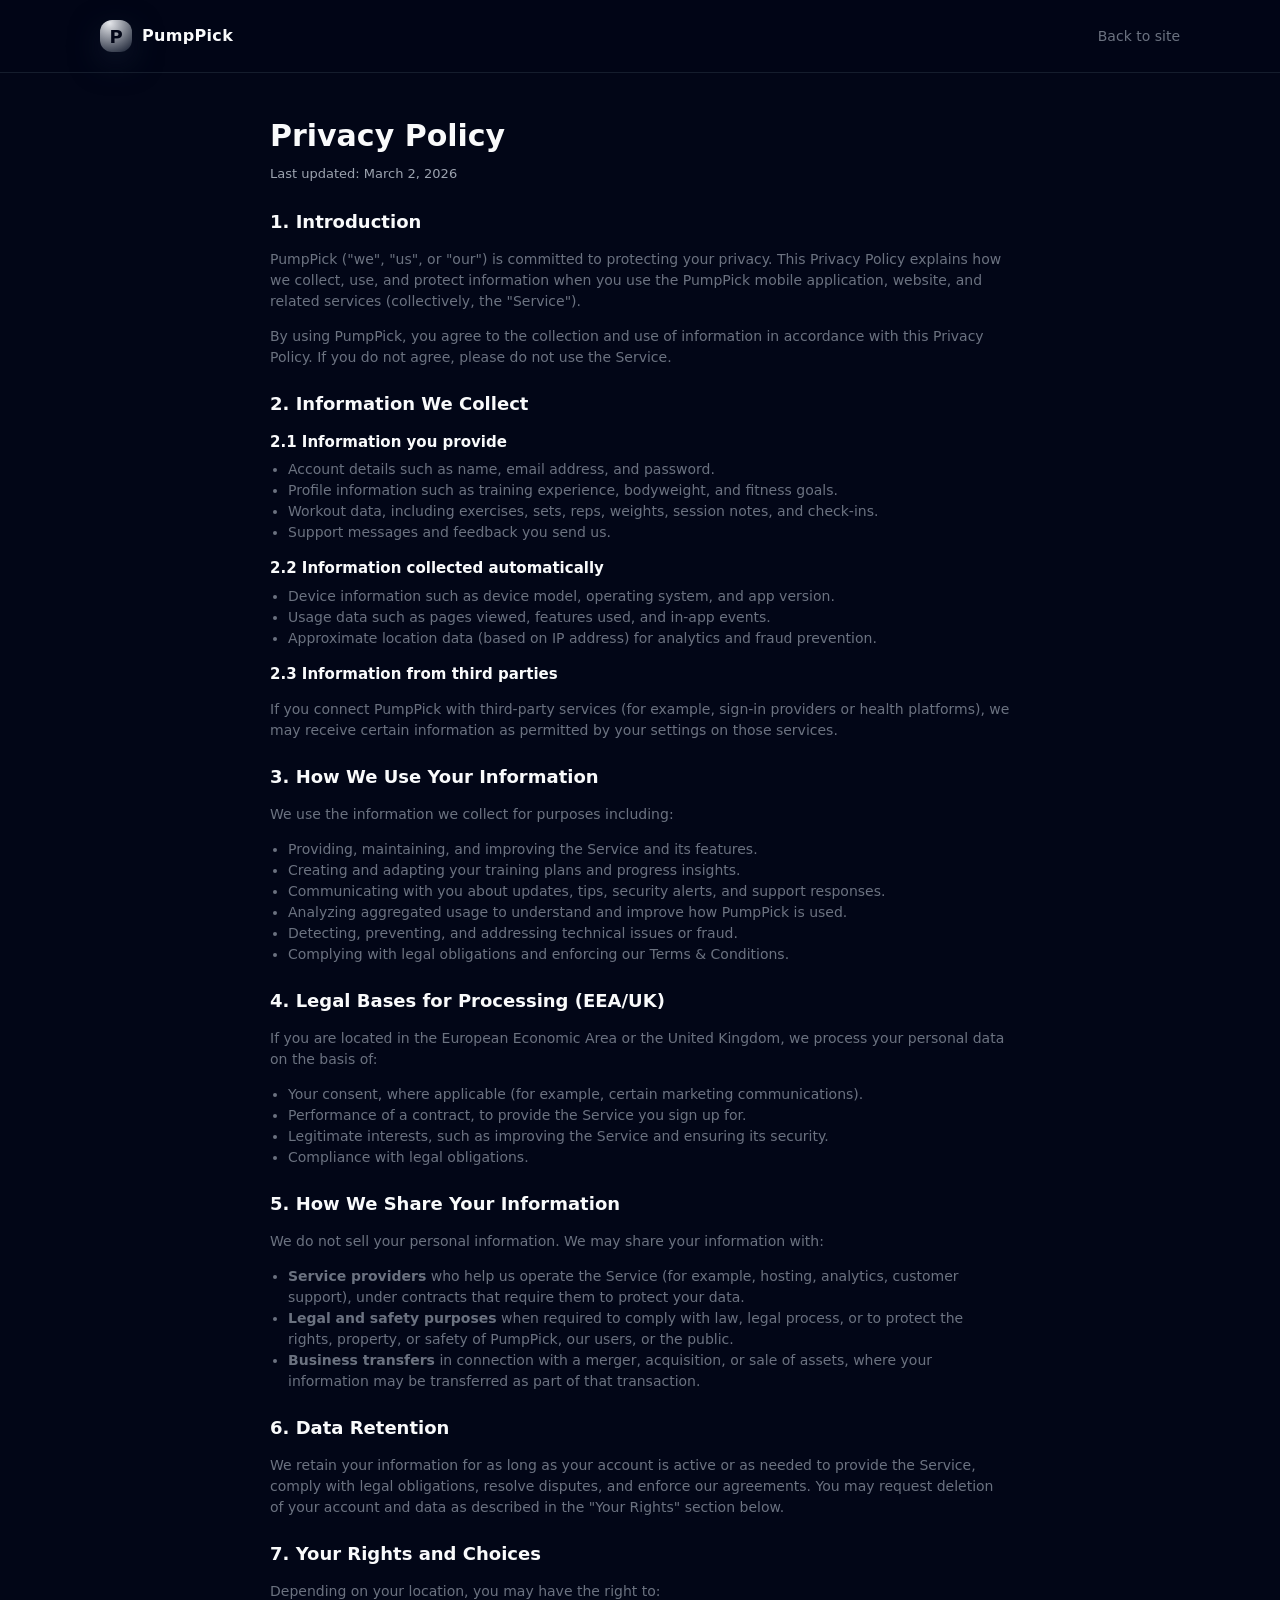
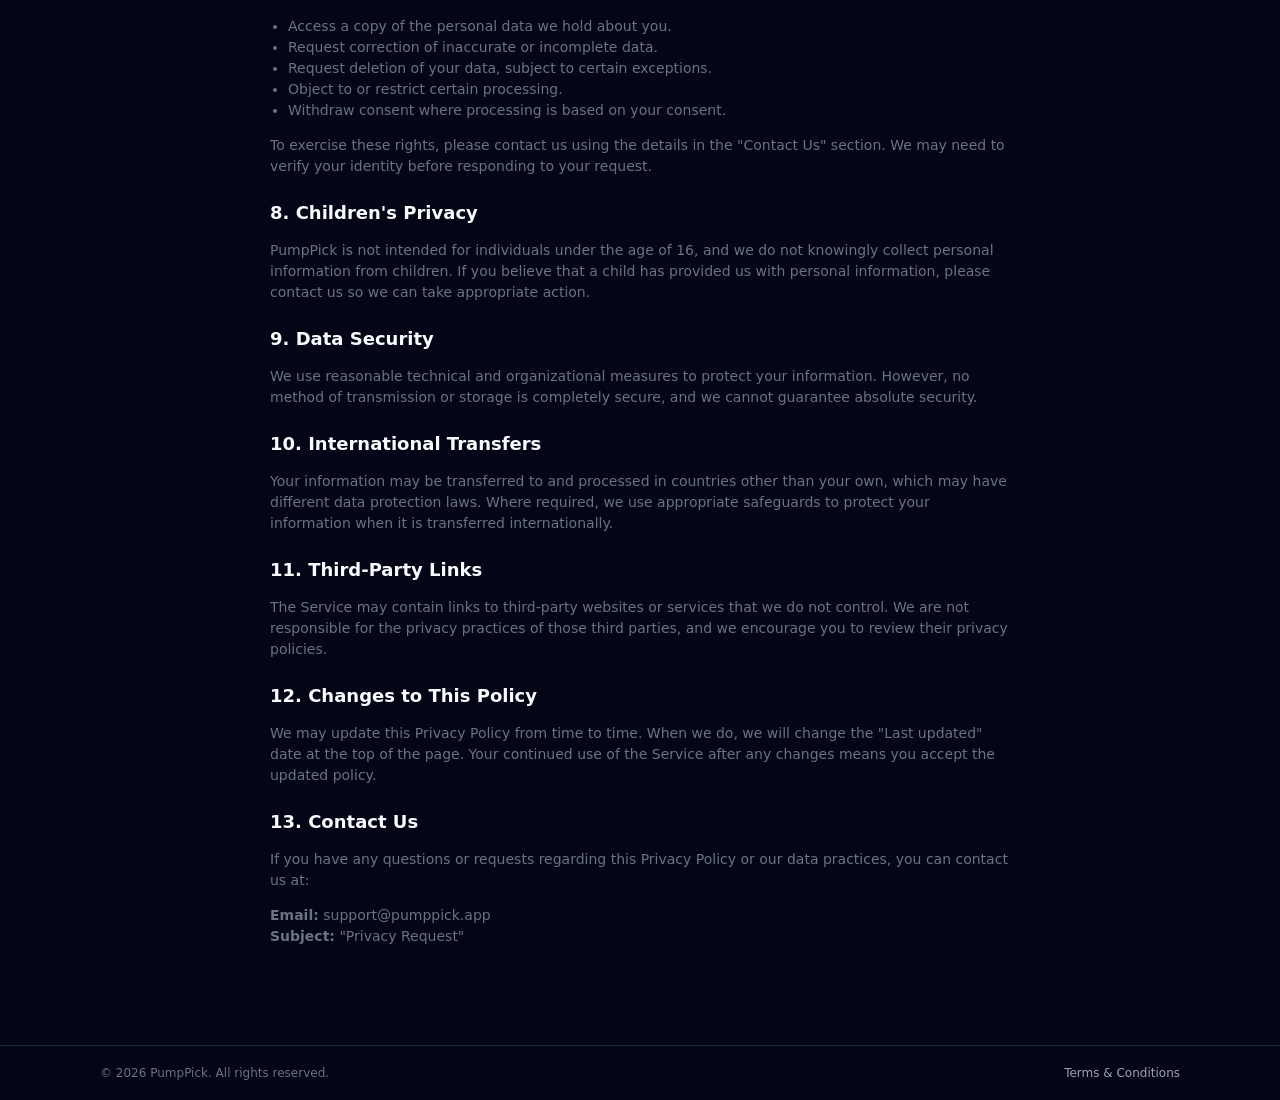
==== privacy.html @ 7dde59ba "Initial PumpPick landing site Made-with: Cursor" ====
<!DOCTYPE html>
<html lang="en">
<head>
  <meta charset="UTF-8" />
  <title>PumpPick – Privacy Policy</title>
  <meta name="viewport" content="width=device-width, initial-scale=1" />
  <link rel="stylesheet" href="styles.css" />
</head>
<body class="page page--light">
  <header class="header header--simple">
    <div class="container header__inner">
      <a href="index.html" class="logo">
        <div class="logo__icon">P</div>
        <span class="logo__text">PumpPick</span>
      </a>
      <a href="index.html" class="nav__link nav__link--muted">Back to site</a>
    </div>
  </header>

  <main class="legal">
    <div class="container legal__inner">
      <h1 class="legal__title">Privacy Policy</h1>
      <p class="legal__updated">Last updated: <span>March 2, 2026</span></p>

      <section class="legal__section">
        <h2>1. Introduction</h2>
        <p>
          PumpPick (&quot;we&quot;, &quot;us&quot;, or &quot;our&quot;) is committed to protecting your privacy. This Privacy Policy explains how we
          collect, use, and protect information when you use the PumpPick mobile application, website, and related services
          (collectively, the &quot;Service&quot;).
        </p>
        <p>
          By using PumpPick, you agree to the collection and use of information in accordance with this Privacy Policy. If you do not
          agree, please do not use the Service.
        </p>
      </section>

      <section class="legal__section">
        <h2>2. Information We Collect</h2>
        <h3>2.1 Information you provide</h3>
        <ul>
          <li>Account details such as name, email address, and password.</li>
          <li>Profile information such as training experience, bodyweight, and fitness goals.</li>
          <li>Workout data, including exercises, sets, reps, weights, session notes, and check‑ins.</li>
          <li>Support messages and feedback you send us.</li>
        </ul>

        <h3>2.2 Information collected automatically</h3>
        <ul>
          <li>Device information such as device model, operating system, and app version.</li>
          <li>Usage data such as pages viewed, features used, and in‑app events.</li>
          <li>Approximate location data (based on IP address) for analytics and fraud prevention.</li>
        </ul>

        <h3>2.3 Information from third parties</h3>
        <p>
          If you connect PumpPick with third‑party services (for example, sign‑in providers or health platforms), we may receive certain
          information as permitted by your settings on those services.
        </p>
      </section>

      <section class="legal__section">
        <h2>3. How We Use Your Information</h2>
        <p>We use the information we collect for purposes including:</p>
        <ul>
          <li>Providing, maintaining, and improving the Service and its features.</li>
          <li>Creating and adapting your training plans and progress insights.</li>
          <li>Communicating with you about updates, tips, security alerts, and support responses.</li>
          <li>Analyzing aggregated usage to understand and improve how PumpPick is used.</li>
          <li>Detecting, preventing, and addressing technical issues or fraud.</li>
          <li>Complying with legal obligations and enforcing our Terms &amp; Conditions.</li>
        </ul>
      </section>

      <section class="legal__section">
        <h2>4. Legal Bases for Processing (EEA/UK)</h2>
        <p>If you are located in the European Economic Area or the United Kingdom, we process your personal data on the basis of:</p>
        <ul>
          <li>Your consent, where applicable (for example, certain marketing communications).</li>
          <li>Performance of a contract, to provide the Service you sign up for.</li>
          <li>Legitimate interests, such as improving the Service and ensuring its security.</li>
          <li>Compliance with legal obligations.</li>
        </ul>
      </section>

      <section class="legal__section">
        <h2>5. How We Share Your Information</h2>
        <p>We do not sell your personal information. We may share your information with:</p>
        <ul>
          <li>
            <strong>Service providers</strong> who help us operate the Service (for example, hosting, analytics, customer support),
            under contracts that require them to protect your data.
          </li>
          <li>
            <strong>Legal and safety purposes</strong> when required to comply with law, legal process, or to protect the rights,
            property, or safety of PumpPick, our users, or the public.
          </li>
          <li>
            <strong>Business transfers</strong> in connection with a merger, acquisition, or sale of assets, where your information
            may be transferred as part of that transaction.
          </li>
        </ul>
      </section>

      <section class="legal__section">
        <h2>6. Data Retention</h2>
        <p>
          We retain your information for as long as your account is active or as needed to provide the Service, comply with legal
          obligations, resolve disputes, and enforce our agreements. You may request deletion of your account and data as described in
          the &quot;Your Rights&quot; section below.
        </p>
      </section>

      <section class="legal__section">
        <h2>7. Your Rights and Choices</h2>
        <p>Depending on your location, you may have the right to:</p>
        <ul>
          <li>Access a copy of the personal data we hold about you.</li>
          <li>Request correction of inaccurate or incomplete data.</li>
          <li>Request deletion of your data, subject to certain exceptions.</li>
          <li>Object to or restrict certain processing.</li>
          <li>Withdraw consent where processing is based on your consent.</li>
        </ul>
        <p>
          To exercise these rights, please contact us using the details in the &quot;Contact Us&quot; section. We may need to verify your
          identity before responding to your request.
        </p>
      </section>

      <section class="legal__section">
        <h2>8. Children&apos;s Privacy</h2>
        <p>
          PumpPick is not intended for individuals under the age of 16, and we do not knowingly collect personal information from
          children. If you believe that a child has provided us with personal information, please contact us so we can take appropriate
          action.
        </p>
      </section>

      <section class="legal__section">
        <h2>9. Data Security</h2>
        <p>
          We use reasonable technical and organizational measures to protect your information. However, no method of transmission or
          storage is completely secure, and we cannot guarantee absolute security.
        </p>
      </section>

      <section class="legal__section">
        <h2>10. International Transfers</h2>
        <p>
          Your information may be transferred to and processed in countries other than your own, which may have different data
          protection laws. Where required, we use appropriate safeguards to protect your information when it is transferred
          internationally.
        </p>
      </section>

      <section class="legal__section">
        <h2>11. Third‑Party Links</h2>
        <p>
          The Service may contain links to third‑party websites or services that we do not control. We are not responsible for the
          privacy practices of those third parties, and we encourage you to review their privacy policies.
        </p>
      </section>

      <section class="legal__section">
        <h2>12. Changes to This Policy</h2>
        <p>
          We may update this Privacy Policy from time to time. When we do, we will change the &quot;Last updated&quot; date at the top of
          the page. Your continued use of the Service after any changes means you accept the updated policy.
        </p>
      </section>

      <section class="legal__section">
        <h2>13. Contact Us</h2>
        <p>
          If you have any questions or requests regarding this Privacy Policy or our data practices, you can contact us at:
        </p>
        <p>
          <strong>Email:</strong> support@pumppick.app<br />
          <strong>Subject:</strong> &quot;Privacy Request&quot;
        </p>
      </section>
    </div>
  </main>

  <footer class="footer footer--legal">
    <div class="container footer__inner">
      <span>© <span id="year"></span> PumpPick. All rights reserved.</span>
      <a href="terms.html" class="footer__link">Terms &amp; Conditions</a>
    </div>
    <script>
      document.getElementById('year').textContent = new Date().getFullYear();
    </script>
  </footer>
</body>
</html>
---- styles.css ----
:root {
  --navy-bg: #020617;
  --navy-deep: #020819;
  --navy-soft: #0b1220;
  --navy-border: #1f2937;
  --navy-pill: #0b2147;

  --orange: #ff7a3c;
  --orange-soft: rgba(255, 122, 60, 0.2);

  --green: #22c55e;
  --green-soft: rgba(34, 197, 94, 0.16);

  --text-main: #f9fafb;
  --text-muted: #9ca3af;
  --text-soft: #6b7280;

  --surface-elevated: #020617;
  --surface-card: #02081a;
  --surface-muted: #02091c;

  --radius-lg: 26px;
  --radius-md: 18px;
  --radius-pill: 999px;

  --shadow-soft: 0 30px 80px rgba(15, 23, 42, 0.9);
  --shadow-subtle: 0 16px 40px rgba(15, 23, 42, 0.6);

  --font-sans: system-ui, -apple-system, BlinkMacSystemFont, "SF Pro Text", sans-serif;
}

*,
*::before,
*::after {
  box-sizing: border-box;
}

html,
body {
  margin: 0;
  padding: 0;
}

body {
  font-family: var(--font-sans);
  line-height: 1.5;
  color: var(--text-main);
  background: radial-gradient(circle at top, #020617 0, #020617 20%, #020617 40%, #000 100%);
}

.page--dark {
  background: radial-gradient(circle at top, #020617 0, #020817 35%, #000 100%);
}

.page--light {
  background: #020617;
  color: var(--text-main);
}

.container {
  max-width: 1120px;
  padding: 0 20px;
  margin: 0 auto;
}

.header {
  position: sticky;
  top: 0;
  z-index: 20;
  backdrop-filter: blur(20px);
  background: linear-gradient(to bottom, rgba(2, 6, 23, 0.98), rgba(2, 6, 23, 0.9), transparent);
  border-bottom: 1px solid rgba(31, 41, 55, 0.7);
}

.header--simple {
  position: static;
  background: rgba(2, 6, 23, 0.96);
}

.header__inner {
  display: flex;
  align-items: center;
  justify-content: space-between;
  height: 72px;
}

.logo {
  display: inline-flex;
  align-items: center;
  gap: 10px;
  text-decoration: none;
  color: var(--text-main);
}

.logo__icon {
  width: 32px;
  height: 32px;
  border-radius: 12px;
  background: radial-gradient(circle at 30% 10%, #e5e7eb, #0f172a);
  display: flex;
  align-items: center;
  justify-content: center;
  font-weight: 800;
  font-size: 18px;
  color: #020617;
  box-shadow: 0 10px 30px rgba(15, 23, 42, 0.9);
}

.logo__icon--small {
  width: 26px;
  height: 26px;
  font-size: 16px;
}

.logo__text {
  font-weight: 600;
  letter-spacing: 0.02em;
}

.nav {
  display: flex;
  align-items: center;
  gap: 20px;
}

.nav__link {
  text-decoration: none;
  font-size: 14px;
  color: var(--text-muted);
  padding: 6px 0;
  transition: color 0.2s ease;
}

.nav__link:hover {
  color: var(--text-main);
}

.nav__link--button {
  padding: 8px 18px;
  border-radius: 999px;
  background: #f9fafb;
  color: #020617;
  font-weight: 600;
  box-shadow: 0 12px 30px rgba(15, 23, 42, 0.9);
}

.nav__link--muted {
  color: var(--text-soft);
}

.hero {
  padding: 72px 0 72px;
}

.hero__inner {
  display: grid;
  grid-template-columns: minmax(0, 1.1fr) minmax(0, 1.1fr);
  gap: 48px;
  align-items: center;
}

.hero__pill {
  display: inline-flex;
  align-items: center;
  padding: 4px 14px;
  border-radius: var(--radius-pill);
  border: 1px solid rgba(148, 163, 184, 0.5);
  font-size: 12px;
  color: var(--text-muted);
  background: radial-gradient(circle at top left, rgba(251, 146, 60, 0.22), rgba(15, 23, 42, 0.9));
  margin-bottom: 16px;
}

.hero__title {
  font-size: clamp(36px, 5vw, 48px);
  line-height: 1.1;
  letter-spacing: -0.04em;
  margin: 0 0 16px;
}

.hero__accent {
  color: var(--orange);
}

.hero__subtitle {
  color: var(--text-soft);
  max-width: 420px;
  margin: 0 0 24px;
}

.hero__actions {
  display: flex;
  align-items: center;
  gap: 12px;
  margin-bottom: 8px;
}

.hero__note {
  font-size: 13px;
  color: var(--text-muted);
}

.btn {
  display: inline-flex;
  align-items: center;
  justify-content: center;
  border-radius: var(--radius-pill);
  padding: 10px 22px;
  border: none;
  font-size: 14px;
  font-weight: 600;
  cursor: pointer;
  text-decoration: none;
  transition: transform 0.12s ease, box-shadow 0.12s ease, background 0.12s ease, color 0.12s ease;
}

.btn--primary {
  background: linear-gradient(135deg, #f97316, #fb923c);
  color: #111827;
  box-shadow: 0 18px 40px rgba(248, 113, 22, 0.5);
}

.btn--primary:hover {
  transform: translateY(-1px);
  box-shadow: 0 22px 55px rgba(248, 113, 22, 0.65);
}

.btn--ghost {
  background: rgba(15, 23, 42, 0.8);
  color: var(--text-main);
  border: 1px solid rgba(148, 163, 184, 0.6);
}

.btn--ghost:hover {
  background: rgba(15, 23, 42, 1);
}

.btn--pill {
  border-radius: var(--radius-pill);
}

.hero__devices {
  display: grid;
  grid-template-columns: repeat(3, minmax(0, 1fr));
  gap: 18px;
}

.device-card {
  background: radial-gradient(circle at top, #020617, #020617 40%, #000 100%);
  border-radius: 30px;
  padding: 16px 16px 18px;
  border: 1px solid rgba(31, 41, 55, 0.9);
  box-shadow: var(--shadow-soft);
  position: relative;
}

.device-card--center {
  padding-top: 32px;
}

.device-card__title {
  margin: 0 0 14px;
  font-size: 14px;
}

.device-card__list {
  list-style: none;
  margin: 0;
  padding: 0;
  display: flex;
  flex-direction: column;
  gap: 8px;
  font-size: 12px;
}

.device-card__list li {
  display: flex;
  align-items: center;
  justify-content: space-between;
  color: var(--text-muted);
}

.device-card__list--goals li {
  align-items: flex-start;
}

.goal__name {
  font-size: 12px;
}

.goal__meta {
  display: block;
  font-size: 11px;
  color: var(--text-soft);
}

.gauge {
  position: relative;
  width: 100%;
  padding-top: 90%;
  border-radius: 30px;
  background: radial-gradient(circle at top, rgba(248, 113, 22, 0.12), #020617);
  display: flex;
  align-items: center;
  justify-content: center;
}

.gauge__ring {
  position: absolute;
  inset: 12%;
  border-radius: 999px;
  border: 8px solid rgba(15, 23, 42, 1);
  border-top-color: var(--orange);
  border-right-color: rgba(248, 113, 22, 0.4);
  border-bottom-color: rgba(15, 23, 42, 1);
  border-left-color: rgba(15, 23, 42, 1);
  transform: rotate(-35deg);
}

.gauge__value {
  position: absolute;
  font-size: 22px;
  font-weight: 700;
}

.gauge__label {
  position: absolute;
  bottom: 22%;
  font-size: 11px;
  color: var(--text-muted);
}

.gauge__footer {
  margin-top: 14px;
  display: flex;
  align-items: center;
  justify-content: space-between;
  font-size: 11px;
  color: var(--text-soft);
}

.gauge__score {
  color: var(--green);
}

.badge {
  border-radius: var(--radius-pill);
  padding: 3px 10px;
  font-size: 11px;
  border: 1px solid transparent;
}

.badge--navy {
  background: rgba(15, 23, 42, 0.9);
  border-color: rgba(30, 64, 175, 0.5);
  color: #e5e7eb;
}

.badge--orange {
  background: var(--orange-soft);
  border-color: rgba(251, 146, 60, 0.8);
  color: #fed7aa;
}

.badge--muted {
  background: rgba(15, 23, 42, 0.9);
  border-color: rgba(55, 65, 81, 0.6);
  color: var(--text-muted);
}

.badge--green {
  background: var(--green-soft);
  color: #bbf7d0;
  border-color: rgba(34, 197, 94, 0.9);
}

.chip {
  display: inline-flex;
  align-items: center;
  padding: 4px 10px;
  border-radius: var(--radius-pill);
  font-size: 11px;
  border: 1px solid rgba(31, 41, 55, 0.9);
}

.chip--good {
  border-color: rgba(34, 197, 94, 0.7);
  color: #bbf7d0;
}

.chip--warn {
  border-color: rgba(248, 113, 22, 0.7);
  color: #fed7aa;
}

.chip--info {
  border-color: rgba(59, 130, 246, 0.7);
  color: #bfdbfe;
}

.section {
  padding: 64px 0;
}

.section--muted {
  background: radial-gradient(circle at top, #020617, #020617 30%, #020617 60%, #000 100%);
}

.section__header {
  display: flex;
  justify-content: space-between;
  align-items: center;
  margin-bottom: 32px;
}

.section__header--center {
  flex-direction: column;
  align-items: center;
  text-align: center;
  gap: 16px;
}

.section__title {
  font-size: 28px;
  letter-spacing: -0.04em;
  margin: 0;
}

.section__accent {
  color: var(--orange);
}

.section__icon {
  width: 40px;
  height: 40px;
  border-radius: 16px;
  display: flex;
  align-items: center;
  justify-content: center;
  background: #020817;
  color: #e5e7eb;
  margin-bottom: 10px;
}

.section__icon--navy {
  background: linear-gradient(135deg, #0b2147, #020617);
}

.steps-tabs {
  display: inline-flex;
  align-items: center;
  gap: 8px;
  padding: 4px;
  border-radius: 999px;
  background: rgba(15, 23, 42, 0.95);
  border: 1px solid rgba(31, 41, 55, 0.9);
}

.steps-tabs__item {
  border: none;
  background: transparent;
  color: var(--text-soft);
  font-size: 12px;
  padding: 6px 14px;
  border-radius: 999px;
  cursor: default;
}

.steps-tabs__item--active {
  background: #020617;
  color: #f9fafb;
}

.steps-tabs__divider {
  width: 18px;
  height: 1px;
  background: rgba(75, 85, 99, 0.7);
}

.grid {
  display: grid;
  gap: 20px;
}

.grid--3 {
  grid-template-columns: repeat(3, minmax(0, 1fr));
}

.grid--2 {
  grid-template-columns: repeat(2, minmax(0, 1fr));
}

.card {
  background: radial-gradient(circle at top, #020617, #02081a 45%, #000 100%);
  border-radius: var(--radius-lg);
  padding: 20px 20px 18px;
  border: 1px solid rgba(31, 41, 55, 0.9);
  box-shadow: var(--shadow-subtle);
}

.card--wide {
  height: 100%;
}

.card--testimonial {
  background: radial-gradient(circle at top, rgba(251, 146, 60, 0.1), #020817);
}

.card__title {
  margin: 0 0 10px;
  font-size: 16px;
}

.card__text {
  margin: 0 0 12px;
  font-size: 13px;
  color: var(--text-soft);
}

.card__meta {
  font-size: 12px;
  color: var(--text-muted);
}

.card__stats {
  list-style: none;
  margin: 10px 0 0;
  padding: 0;
  display: flex;
  flex-direction: column;
  gap: 8px;
  font-size: 12px;
  color: var(--text-muted);
}

.card__stats li {
  display: flex;
  justify-content: space-between;
}

.card__chips {
  list-style: none;
  margin: 12px 0 0;
  padding: 0;
  display: flex;
  flex-wrap: wrap;
  gap: 8px;
}

.mini-gauge {
  margin-top: 12px;
  padding: 10px 12px;
  border-radius: 18px;
  background: rgba(15, 23, 42, 0.9);
  border: 1px solid rgba(31, 41, 55, 0.9);
}

.mini-gauge__value {
  font-size: 14px;
  font-weight: 600;
}

.mini-gauge__label {
  font-size: 11px;
  color: var(--text-soft);
}

.mini-gauge__progress {
  margin-top: 8px;
  height: 6px;
  border-radius: 999px;
  background: rgba(31, 41, 55, 1);
  overflow: hidden;
}

.mini-gauge__bar {
  width: 20%;
  height: 100%;
  border-radius: 999px;
  background: linear-gradient(90deg, #f97316, #22c55e);
}

.stars {
  font-size: 14px;
  margin-bottom: 6px;
  color: #fed7aa;
}

.goals-grid {
  margin-top: 24px;
}

.goal-card {
  background: radial-gradient(circle at top, rgba(59, 130, 246, 0.08), #020617);
  border-radius: var(--radius-lg);
  padding: 18px 18px 16px;
  border: 1px solid rgba(31, 41, 55, 0.9);
}

.goal-card__header {
  display: flex;
  justify-content: space-between;
  align-items: center;
  margin-bottom: 8px;
}

.goal-card__name {
  font-size: 14px;
  font-weight: 600;
}

.goal-card__meta {
  font-size: 12px;
  color: var(--text-soft);
  margin: 0 0 10px;
}

.goal-card__progress {
  height: 7px;
  border-radius: 999px;
  background: rgba(17, 24, 39, 1);
  overflow: hidden;
}

.goal-card__progress--navy .goal-card__bar {
  width: 54%;
  background: linear-gradient(90deg, #0ea5e9, #1d4ed8);
}

.goal-card__progress--green .goal-card__bar {
  width: 100%;
  background: linear-gradient(90deg, #22c55e, #4ade80);
}

.goal-card__bar {
  height: 100%;
}

.goal-card__bar--full {
  width: 100%;
}

.legal {
  padding: 40px 0 60px;
}

.legal__inner {
  max-width: 780px;
  margin: 0 auto;
}

.legal__title {
  font-size: 30px;
  margin: 0 0 6px;
}

.legal__updated {
  font-size: 13px;
  color: var(--text-muted);
  margin: 0 0 24px;
}

.legal__section {
  margin-bottom: 22px;
}

.legal__section h2 {
  font-size: 18px;
  margin: 0 0 8px;
}

.legal__section h3 {
  font-size: 15px;
  margin: 14px 0 6px;
}

.legal__section p {
  font-size: 14px;
  color: var(--text-soft);
}

.legal__section ul {
  padding-left: 18px;
  margin: 6px 0 0;
  color: var(--text-soft);
  font-size: 14px;
}

.footer {
  border-top: 1px solid rgba(31, 41, 55, 0.9);
  background: #020617;
  padding: 18px 0;
}

.footer--legal {
  margin-top: 16px;
}

.footer__inner {
  display: flex;
  align-items: center;
  justify-content: space-between;
  gap: 18px;
  font-size: 12px;
  color: var(--text-soft);
}

.footer__brand {
  display: flex;
  flex-direction: column;
  gap: 4px;
}

.footer__tagline {
  margin: 0;
  font-size: 12px;
  color: var(--text-muted);
}

.footer__links {
  display: flex;
  gap: 14px;
}

.footer__link {
  text-decoration: none;
  color: var(--text-muted);
  font-size: 12px;
}

.footer__link:hover {
  color: var(--text-main);
}

.footer__meta {
  display: flex;
  flex-direction: column;
  gap: 2px;
}

@media (max-width: 900px) {
  .hero__inner {
    grid-template-columns: minmax(0, 1fr);
  }

  .hero__devices {
    grid-template-columns: repeat(3, minmax(0, 0.9fr));
    overflow-x: auto;
    padding-bottom: 6px;
  }

  .device-card {
    min-width: 180px;
  }

  .header__inner {
    gap: 12px;
  }

  .nav {
    display: none;
  }

  .section__header {
    align-items: flex-start;
    flex-direction: column;
  }

  .section__header--center {
    align-items: center;
  }
}

@media (max-width: 720px) {
  .grid--3 {
    grid-template-columns: minmax(0, 1fr);
  }

  .grid--2 {
    grid-template-columns: minmax(0, 1fr);
  }

  .footer__inner {
    flex-direction: column;
    align-items: flex-start;
  }
}
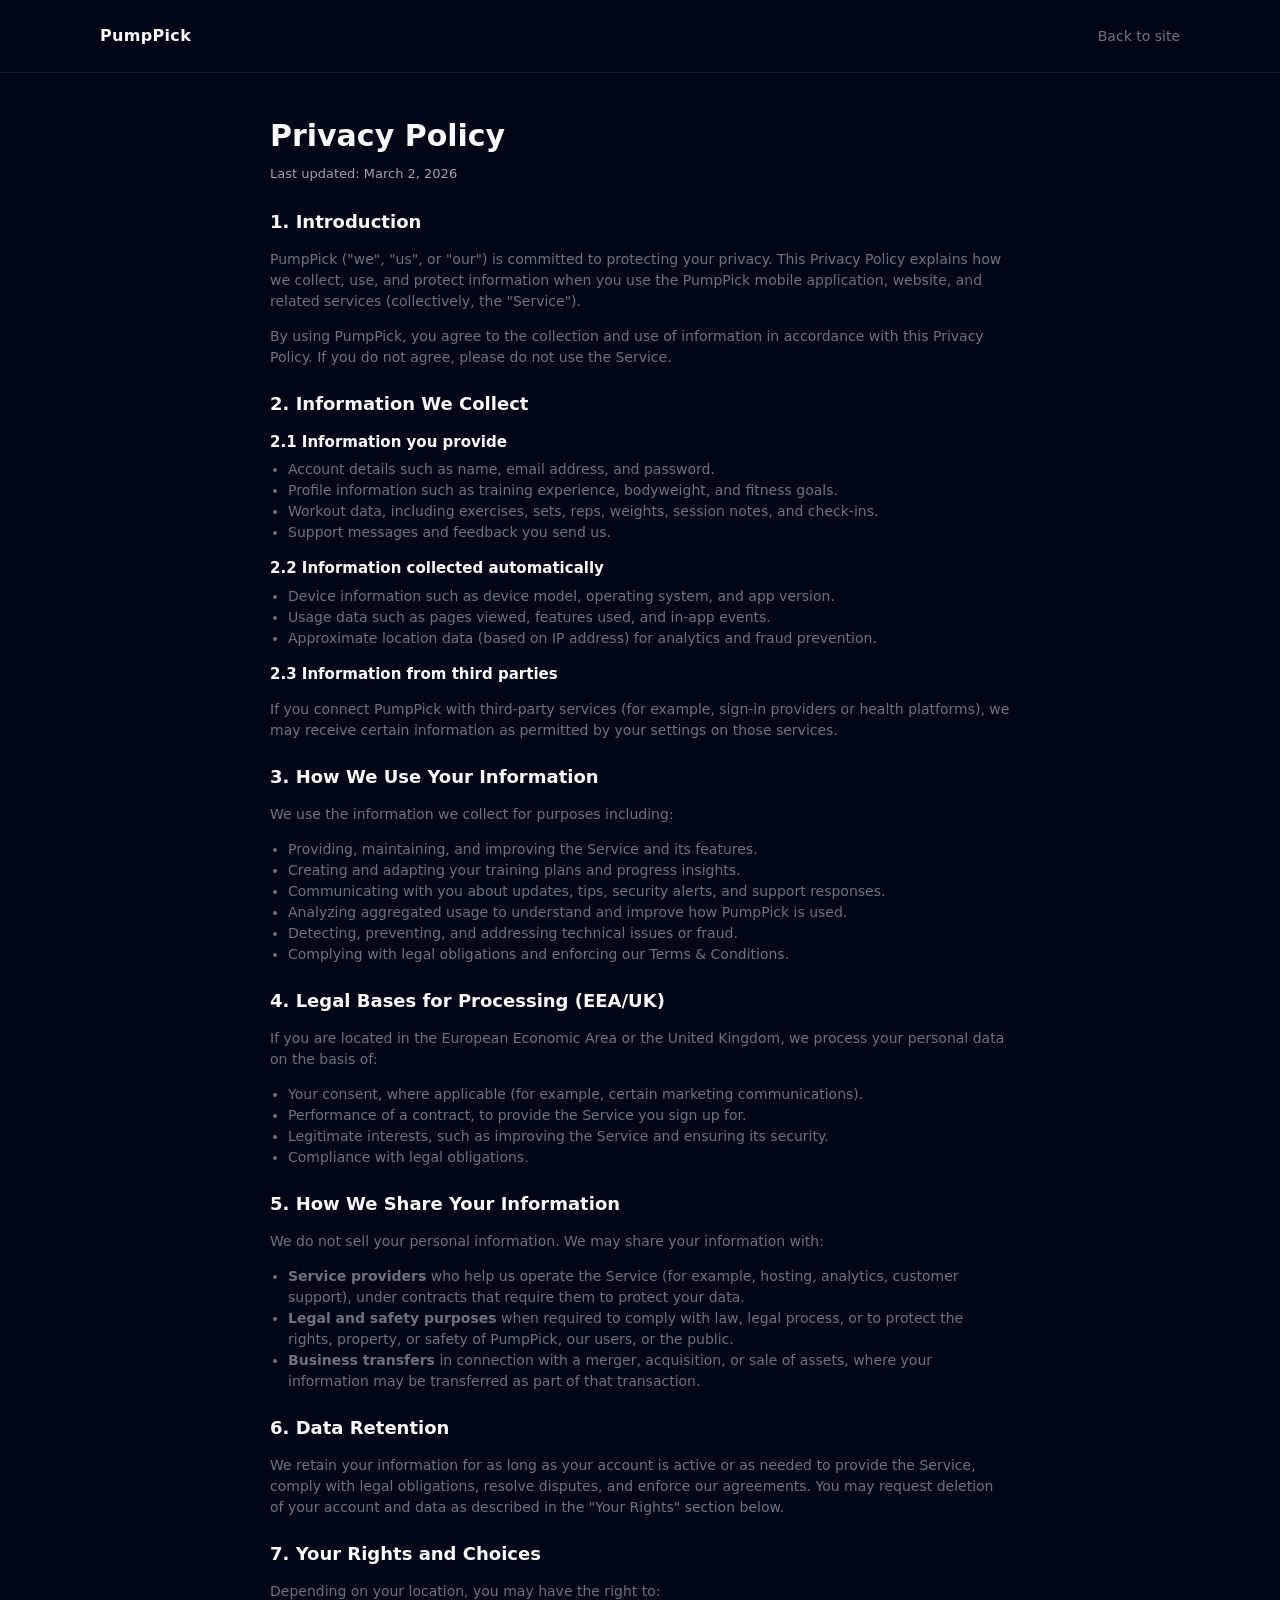
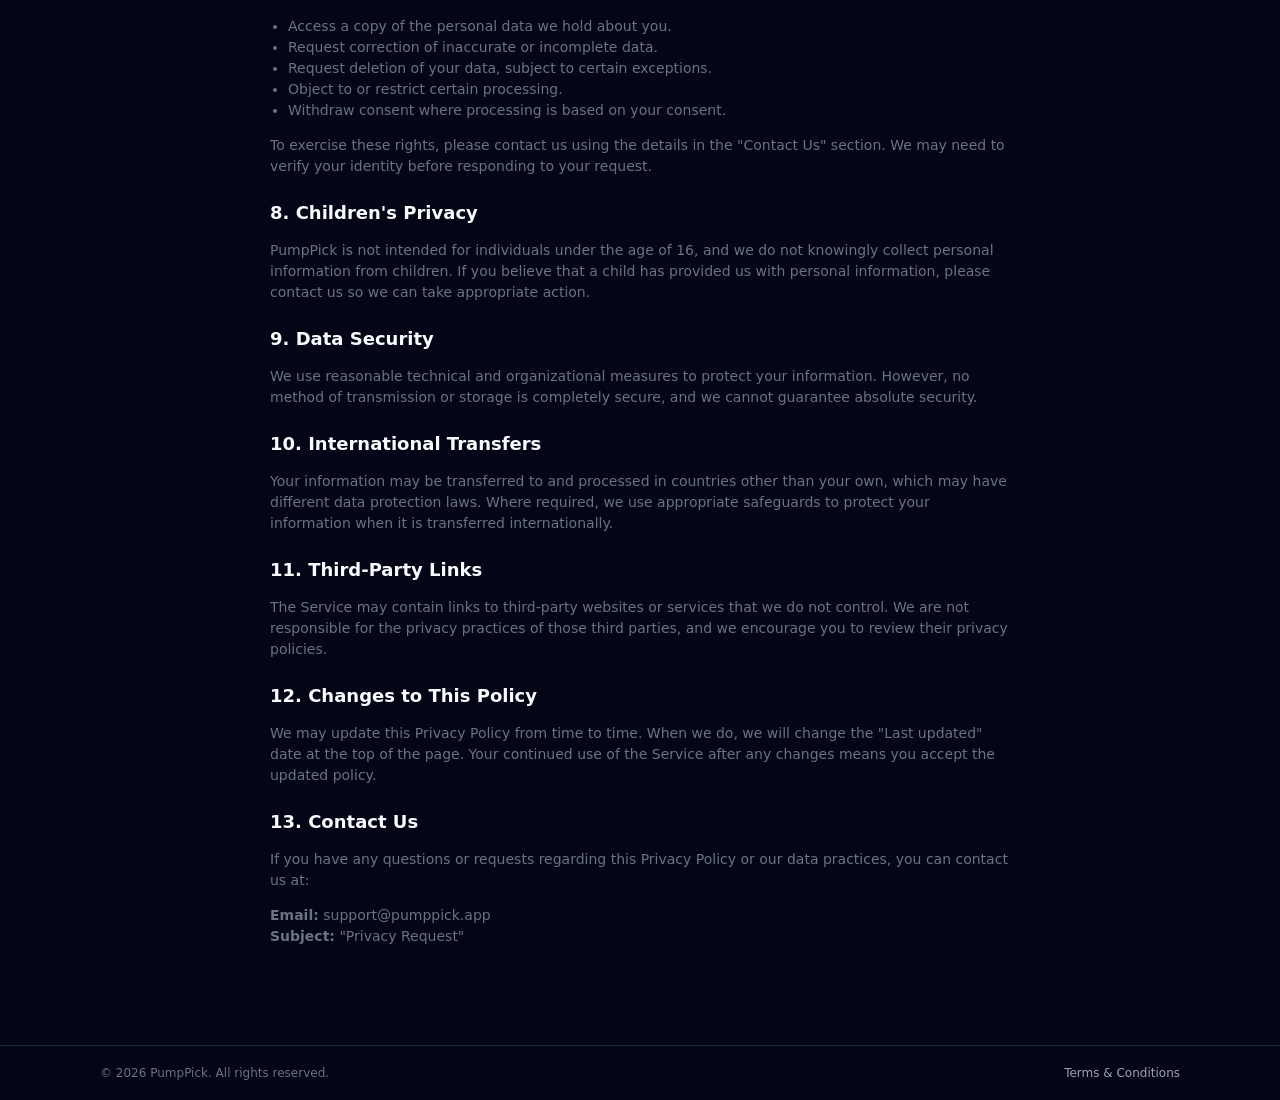
==== commit da5f7437: "Remove logo icon from privacy page header Made-with: Cursor" ====
--- a/privacy.html
+++ b/privacy.html
@@ -10,7 +10,6 @@
   <header class="header header--simple">
     <div class="container header__inner">
       <a href="index.html" class="logo">
-        <div class="logo__icon">P</div>
         <span class="logo__text">PumpPick</span>
       </a>
       <a href="index.html" class="nav__link nav__link--muted">Back to site</a>
--- a/styles.css
+++ b/styles.css
@@ -115,6 +115,12 @@
 .logo__text {
   font-weight: 600;
   letter-spacing: 0.02em;
+}
+
+.logo__img {
+  height: 34px;
+  width: auto;
+  display: block;
 }
 
 .nav {
@@ -738,6 +744,629 @@
   gap: 2px;
 }
 
+/* Light app-style page */
+.page--light-app {
+  background: #f3f4f6;
+  color: #020617;
+}
+
+/* App-style header */
+.header--app {
+  background: #f4f5f8;
+  border-bottom: 1px solid rgba(148, 163, 184, 0.4);
+  backdrop-filter: blur(18px);
+}
+
+.nav--app .nav__link {
+  color: #64748b;
+}
+
+.nav__link--active {
+  color: #020617;
+  font-weight: 600;
+}
+
+/* App hero */
+.app-hero {
+  padding: 72px 0 48px;
+}
+
+.app-hero__inner {
+  display: grid;
+  grid-template-columns: minmax(0, 1.1fr) minmax(0, 0.9fr);
+  gap: 48px;
+  align-items: center;
+}
+
+.app-hero__eyebrow {
+  font-size: 13px;
+  font-weight: 500;
+  color: #0f172a;
+}
+
+.app-hero__title {
+  font-size: clamp(32px, 4vw, 40px);
+  margin: 4px 0 8px;
+  letter-spacing: -0.04em;
+  color: #020617;
+}
+
+.app-hero__subtitle {
+  margin: 0 0 24px;
+  max-width: 420px;
+  font-size: 14px;
+  color: #6b7280;
+}
+
+.app-hero__summary {
+  background: #ffffff;
+  border-radius: 28px;
+  padding: 20px 20px 16px;
+  box-shadow: 0 18px 40px rgba(15, 23, 42, 0.08);
+  border: 1px solid rgba(209, 213, 219, 0.7);
+}
+
+.app-hero__summary-title {
+  margin: 0 0 12px;
+  font-size: 15px;
+  color: #020617;
+}
+
+.app-hero__summary-grid {
+  display: grid;
+  grid-template-columns: repeat(4, minmax(0, 1fr));
+  gap: 10px;
+  margin-bottom: 12px;
+}
+
+.plan-card {
+  background: #f9fafb;
+  border-radius: 18px;
+  padding: 10px 10px 8px;
+  text-align: center;
+}
+
+.plan-card__icon {
+  width: 32px;
+  height: 32px;
+  border-radius: 999px;
+  display: flex;
+  align-items: center;
+  justify-content: center;
+  font-weight: 600;
+  font-size: 14px;
+  margin: 0 auto 6px;
+  color: #f9fafb;
+}
+
+.plan-card__icon--navy {
+  background: #020617;
+}
+
+.plan-card__icon--orange {
+  background: #f97316;
+}
+
+.plan-card__icon--red {
+  background: #ef4444;
+}
+
+.plan-card__icon--blue {
+  background: #0ea5e9;
+}
+
+.plan-card__label {
+  font-size: 12px;
+  margin: 0;
+  color: #020617;
+}
+
+.plan-card__hint {
+  font-size: 11px;
+  margin: 0;
+  color: #9ca3af;
+}
+
+.btn--full {
+  width: 100%;
+  justify-content: center;
+  margin-top: 4px;
+}
+
+/* Phone frames */
+.app-hero__phone {
+  display: flex;
+  flex-direction: column;
+  align-items: center;
+  gap: 10px;
+}
+
+.phone-frame {
+  background: linear-gradient(145deg, #ffffff, #e5e7eb);
+  padding: 10px;
+  border-radius: 36px;
+  box-shadow: 0 30px 80px rgba(15, 23, 42, 0.25);
+  border: 1px solid rgba(209, 213, 219, 0.9);
+  max-width: 270px;
+}
+
+.phone-frame--small {
+  max-width: 220px;
+}
+
+.phone-frame__image {
+  display: block;
+  width: 100%;
+  height: auto;
+  border-radius: 28px;
+  object-fit: cover;
+  vertical-align: middle;
+}
+
+.app-hero__phone-dots .dot {
+  width: 6px;
+  height: 6px;
+  border-radius: 999px;
+  background: #cbd5f5;
+  display: inline-block;
+  margin: 0 2px;
+}
+
+.app-hero__phone-dots .dot--active {
+  background: #020617;
+}
+
+/* Screenshots strip */
+.screenshots {
+  padding: 32px 0 40px;
+}
+
+.section-heading {
+  font-size: 24px;
+  margin: 0 0 4px;
+  letter-spacing: -0.03em;
+  color: #020617;
+}
+
+.section-heading--center {
+  text-align: center;
+}
+
+.section-subtitle {
+  margin: 0 0 20px;
+  font-size: 14px;
+  color: #6b7280;
+}
+
+.screenshots__row {
+  display: flex;
+  gap: 16px;
+  overflow-x: auto;
+  padding-bottom: 8px;
+  scroll-snap-type: x mandatory;
+}
+
+.screenshots__row .phone-frame--small {
+  scroll-snap-align: start;
+}
+
+/* Download strip */
+.download {
+  padding: 32px 0 40px;
+}
+
+.download__inner {
+  background: #020617;
+  border-radius: 30px;
+  padding: 22px 24px;
+  display: flex;
+  align-items: center;
+  justify-content: space-between;
+  gap: 16px;
+  color: #f9fafb;
+}
+
+.download__title {
+  margin: 0 0 4px;
+  font-size: 20px;
+}
+
+.download__subtitle {
+  margin: 0;
+  font-size: 14px;
+  color: #e5e7eb;
+}
+
+/* Light cards and muted sections for app page */
+.card--light {
+  background: #ffffff;
+  border-color: rgba(203, 213, 225, 0.9);
+  box-shadow: 0 18px 45px rgba(15, 23, 42, 0.06);
+}
+
+.page--light-app .section--muted {
+  background: #f9fafb;
+}
+
+/* === SnapOut-style dark landing === */
+
+.page--dark-landing {
+  background: radial-gradient(circle at top left, #1f2937 0, #020617 40%, #020617 100%);
+  color: #e5e7eb;
+}
+
+.snap-header {
+  position: sticky;
+  top: 0;
+  z-index: 30;
+  padding-top: 14px;
+  padding-bottom: 6px;
+  background: radial-gradient(circle at top, rgba(15, 23, 42, 0.96), rgba(15, 23, 42, 0.9), transparent);
+  backdrop-filter: blur(18px);
+}
+
+.snap-header .container {
+  display: flex;
+  justify-content: center;
+}
+
+.snap-header__inner {
+  display: inline-flex;
+  align-items: center;
+  justify-content: space-between;
+  gap: 20px;
+  padding: 6px 16px;
+  border-radius: 999px;
+  background: radial-gradient(circle at top, #020617, #020617 55%, #020617 100%);
+  border: 1px solid rgba(55, 65, 81, 0.9);
+  box-shadow: 0 18px 55px rgba(0, 0, 0, 0.9);
+  height: auto;
+  max-width: 640px;
+}
+
+.logo--snap .logo__icon {
+  background: radial-gradient(circle at 30% 10%, #f9fafb, #111827);
+  color: #020617;
+}
+
+.snap-nav {
+  display: flex;
+  gap: 24px;
+  font-size: 14px;
+}
+
+.snap-nav__link {
+  color: #e5e7eb;
+  text-decoration: none;
+  padding: 4px 0;
+}
+
+.snap-nav__link--active,
+.snap-nav__link:hover {
+  color: #f9fafb;
+}
+
+.snap-header__button {
+  padding-inline: 20px;
+  border-radius: 999px;
+  background: #f9fafb;
+  color: #020617;
+  box-shadow: 0 16px 40px rgba(0, 0, 0, 0.9);
+  white-space: nowrap;
+  flex-shrink: 0;
+}
+
+.snap-hero {
+  padding: 72px 0 72px;
+}
+
+.snap-hero__grid {
+  display: grid;
+  grid-template-columns: minmax(0, 1.1fr) minmax(0, 0.9fr);
+  gap: 56px;
+  align-items: center;
+}
+
+.snap-hero__title {
+  font-size: clamp(36px, 4.6vw, 46px);
+  line-height: 1.1;
+  letter-spacing: -0.04em;
+  margin: 0 0 12px;
+  color: #e5e7eb;
+}
+
+.snap-hero__title-accent {
+  background: linear-gradient(135deg, #f97316, #fb923c, #fed7aa);
+  -webkit-background-clip: text;
+  background-clip: text;
+  color: transparent;
+}
+
+.snap-hero__subtitle {
+  margin: 0 0 24px;
+  max-width: 460px;
+  font-size: 15px;
+  color: #cbd5f5;
+}
+
+.snap-hero__actions {
+  display: flex;
+  flex-wrap: wrap;
+  gap: 14px;
+  margin-bottom: 18px;
+}
+
+.btn--lg {
+  padding: 12px 26px;
+  font-size: 15px;
+}
+
+.snap-hero__meta {
+  font-size: 13px;
+  color: #9ca3af;
+}
+
+.snap-hero__device {
+  display: flex;
+  justify-content: center;
+}
+
+.phone-frame--hero {
+  max-width: 260px;
+  background: radial-gradient(circle at top, #111827, #020617);
+  border-radius: 40px;
+  padding: 10px;
+  border: 1px solid rgba(30, 64, 175, 0.6);
+  box-shadow: 0 35px 110px rgba(15, 23, 42, 0.9);
+}
+
+.phone-frame--hero .phone-frame__image {
+  border-radius: 30px;
+}
+
+.snap-section {
+  padding: 64px 0;
+}
+
+.snap-section#screenshots {
+  overflow: visible;
+}
+
+.snap-section--band {
+  background: radial-gradient(circle at top, #111827 0, #020617 55%, #020617 100%);
+}
+
+.snap-section__header {
+  display: flex;
+  flex-direction: column;
+  gap: 8px;
+  margin-bottom: 24px;
+}
+
+.snap-section__header--center {
+  align-items: center;
+  text-align: center;
+}
+
+.snap-section__title {
+  margin: 0;
+  font-size: 24px;
+  letter-spacing: -0.03em;
+  color: #e5e7eb;
+}
+
+.snap-section__underline {
+  width: 64px;
+  height: 3px;
+  border-radius: 999px;
+  background: linear-gradient(90deg, #f97316, #020617);
+}
+
+.snap-features {
+  display: grid;
+  grid-template-columns: repeat(4, minmax(0, 1fr));
+  gap: 18px;
+}
+
+.snap-feature-card {
+  background: rgba(15, 23, 42, 0.95);
+  border-radius: 22px;
+  padding: 18px 18px 16px;
+  border: 1px solid rgba(30, 64, 175, 0.45);
+  box-shadow: 0 22px 60px rgba(15, 23, 42, 0.7);
+}
+
+.snap-feature-card__icon {
+  font-size: 20px;
+  margin-bottom: 8px;
+}
+
+.snap-feature-card__title {
+  margin: 0 0 6px;
+  font-size: 15px;
+  color: #e5e7eb;
+}
+
+.snap-feature-card__text {
+  margin: 0;
+  font-size: 13px;
+  color: #cbd5f5;
+}
+
+.snap-screenshots-viewport {
+  overflow: visible;
+  margin-top: 8px;
+}
+
+.snap-section#screenshots .snap-screenshots-viewport {
+  margin-left: -40px;
+  margin-right: -40px;
+}
+
+.snap-screenshots-track {
+  display: flex;
+  gap: 3px;
+  padding: 8px 0 4px;
+  animation: snap-screenshots-scroll 32s linear infinite;
+}
+
+.snap-screenshots-track .phone-frame--strip {
+  max-width: 218px;
+  min-width: 202px;
+  flex-shrink: 0;
+}
+
+@keyframes snap-screenshots-scroll {
+  0% {
+    transform: translateX(0);
+  }
+  100% {
+    transform: translateX(-50%);
+  }
+}
+
+.snap-testimonials {
+  display: grid;
+  grid-template-columns: repeat(3, minmax(0, 1fr));
+  gap: 18px;
+}
+
+.snap-testimonial-card {
+  background: rgba(15, 23, 42, 0.95);
+  border-radius: 22px;
+  padding: 18px 20px 16px;
+  border: 1px solid rgba(30, 64, 175, 0.45);
+  box-shadow: 0 22px 60px rgba(15, 23, 42, 0.7);
+}
+
+.snap-testimonial-card__quote {
+  margin: 0 0 10px;
+  font-size: 14px;
+  color: #e5e7eb;
+}
+
+.snap-testimonial-card__meta {
+  margin: 0;
+  font-size: 12px;
+  color: #9ca3af;
+}
+
+.snap-support {
+  max-width: 520px;
+  margin: 0 auto;
+  text-align: center;
+}
+
+.snap-support__text {
+  font-size: 14px;
+  color: #cbd5f5;
+}
+
+.snap-support__link {
+  color: #f97316;
+  text-decoration: none;
+}
+
+.snap-support__link:hover {
+  text-decoration: underline;
+}
+
+.snap-cta {
+  padding: 64px 0 72px;
+  background: radial-gradient(circle at top, #111827 0, #020617 50%, #020617 100%);
+  border-top: 1px solid rgba(30, 64, 175, 0.25);
+}
+
+.snap-cta__inner {
+  text-align: center;
+  max-width: 560px;
+  margin: 0 auto;
+}
+
+.snap-cta__header {
+  margin-bottom: 12px;
+}
+
+.snap-cta__title {
+  margin: 0 0 10px;
+  font-size: 28px;
+  letter-spacing: -0.04em;
+  color: #f9fafb;
+}
+
+.snap-cta__underline {
+  margin: 0 auto;
+}
+
+.snap-cta__subtitle {
+  margin: 0 0 24px;
+  font-size: 15px;
+  line-height: 1.5;
+  color: #cbd5e1;
+}
+
+.snap-footer {
+  padding: 22px 0 26px;
+  background: #020617;
+  border-top: 1px solid rgba(15, 23, 42, 1);
+  font-size: 12px;
+  color: #9ca3af;
+}
+
+.snap-footer__inner {
+  display: flex;
+  align-items: flex-start;
+  justify-content: space-between;
+  gap: 32px;
+}
+
+.snap-footer__brand {
+  display: flex;
+  align-items: center;
+  gap: 10px;
+}
+
+.snap-footer__logo {
+  height: 30px;
+  width: auto;
+  display: block;
+  flex-shrink: 0;
+}
+
+.snap-footer__brand-text {
+  display: flex;
+  flex-direction: column;
+  gap: 2px;
+}
+
+.snap-footer__brand-name {
+  font-size: 14px;
+  font-weight: 600;
+  color: #f9fafb;
+}
+
+.snap-footer__tagline {
+  margin: 4px 0 0;
+  color: #6b7280;
+}
+
+.snap-footer__legal-title {
+  margin: 0 0 6px;
+  font-size: 13px;
+  color: #e5e7eb;
+}
+
+.snap-footer__link {
+  display: block;
+  color: #9ca3af;
+  text-decoration: none;
+  margin-bottom: 4px;
+}
+
+.snap-footer__link:hover {
+  color: #f9fafb;
+}
+
 @media (max-width: 900px) {
   .hero__inner {
     grid-template-columns: minmax(0, 1fr);
@@ -769,6 +1398,23 @@
   .section__header--center {
     align-items: center;
   }
+
+  .snap-hero__grid {
+    grid-template-columns: minmax(0, 1fr);
+  }
+
+  .snap-hero__device {
+    justify-content: flex-start;
+    margin-top: 16px;
+  }
+
+  .snap-header__inner {
+    gap: 12px;
+  }
+
+  .snap-nav {
+    display: none;
+  }
 }
 
 @media (max-width: 720px) {
@@ -784,4 +1430,30 @@
     flex-direction: column;
     align-items: flex-start;
   }
-}
+
+  .app-hero__inner {
+    grid-template-columns: minmax(0, 1fr);
+  }
+
+  .app-hero__summary-grid {
+    grid-template-columns: repeat(2, minmax(0, 1fr));
+  }
+
+  .download__inner {
+    flex-direction: column;
+    align-items: flex-start;
+  }
+
+  .snap-features {
+    grid-template-columns: minmax(0, 1fr);
+  }
+
+  .snap-screenshots-track .phone-frame--strip {
+    max-width: 168px;
+  }
+
+  .snap-footer__inner {
+    flex-direction: column;
+    align-items: flex-start;
+  }
+}
